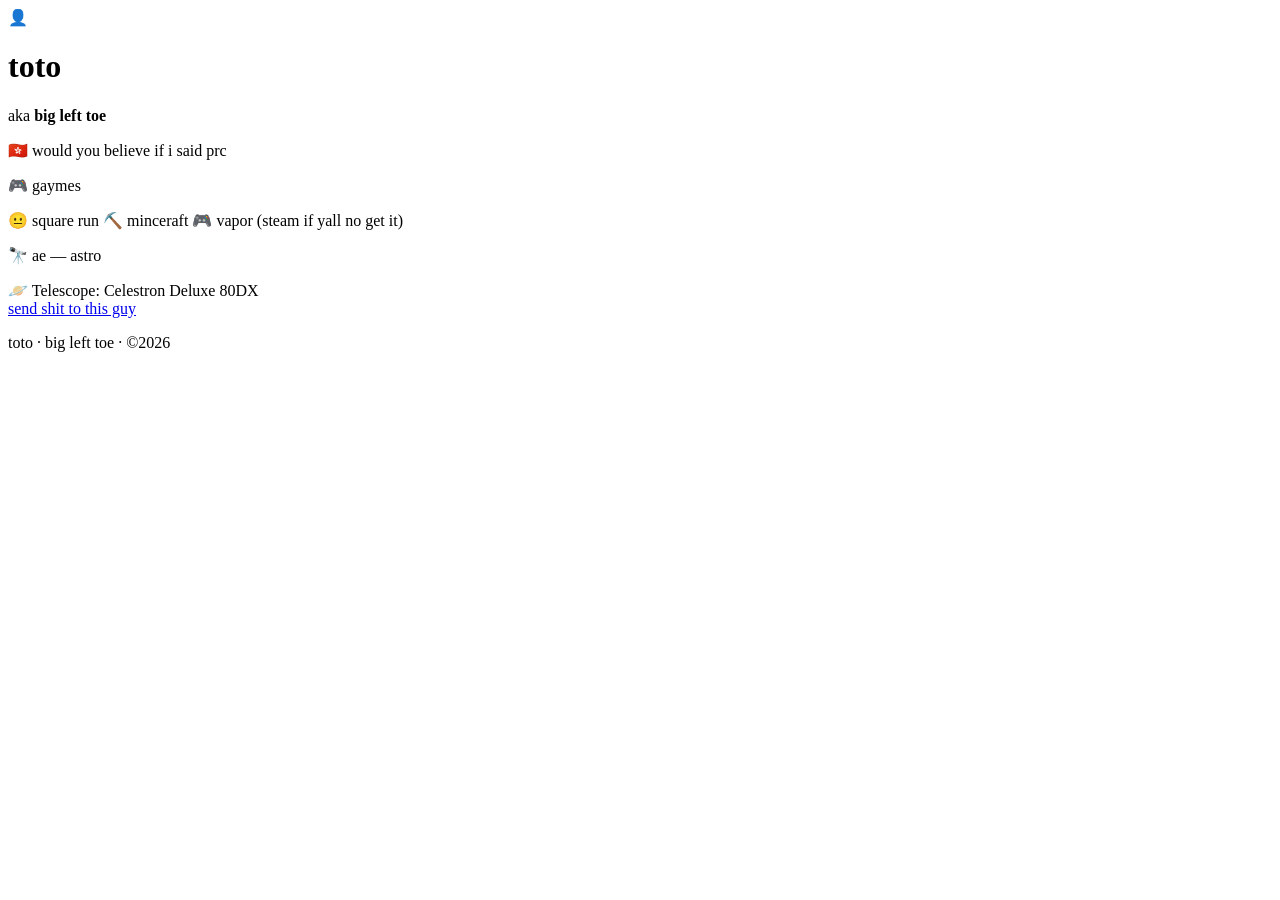
==== index.html @ 0b013884 "Update index.html" ====
<!DOCTYPE html>
<html lang="en">
<head>
    <meta charset="UTF-8">
    <meta name="viewport" content="width=device-width, initial-scale=1.0">
    <title>toto — big left toe</title>
    <link rel="stylesheet" href="style.css">
</head>
<body>
    <div class="container">
        <div class="card">
            <!-- Profile Picture -->
            <div class="avatar-wrapper">
                <img
                    id="profilePic"
                    class="avatar"
                    src=""
                    alt="toto's profile picture"
                    loading="lazy"
                    onerror="this.style.display='none'; document.getElementById('avatarFallback').style.display='flex';"
                    onload="this.style.display='block'; document.getElementById('avatarFallback').style.display='none';"
                >
                <div id="avatarFallback" class="avatar-placeholder" style="display: flex;">
                    👤
                </div>
            </div>

            <h1 class="name">toto</h1>
            <p class="aliases">aka <strong>big left toe</strong></p>
            <span class="nationality">🇭🇰 would you believe if i said prc</span>

            <div class="divider"></div>

            <div class="section">
                <p class="section-label">🎮 gaymes</p>
                <div class="tag-list">
                    <span class="tag">😐 square run</span>
                    <span class="tag">⛏️ minceraft</span>
                    <span class="tag steam-tag">🎮 vapor (steam if yall no get it)</span>
                </div>
            </div>

            <div class="section">
                <p class="section-label">🔭 ae — astro</p>
                <div class="telescope-info">
                    <span class="telescope-icon">🪐</span>
                    <span>Telescope: <span class="telescope-detail">Celestron Deluxe 80DX</span></span>
                </div>
            </div>

           <a id="contactLink" class="contact-btn" href="mailto:toto8448.official@gmail.com" target="_blank" rel="noopener noreferrer">
    send shit to this guy
</a>

        </div>
        <p class="footer-note">toto · big left toe · ©2026</p>
    </div>

    <script src="script.js"></script>
</body>
</html>
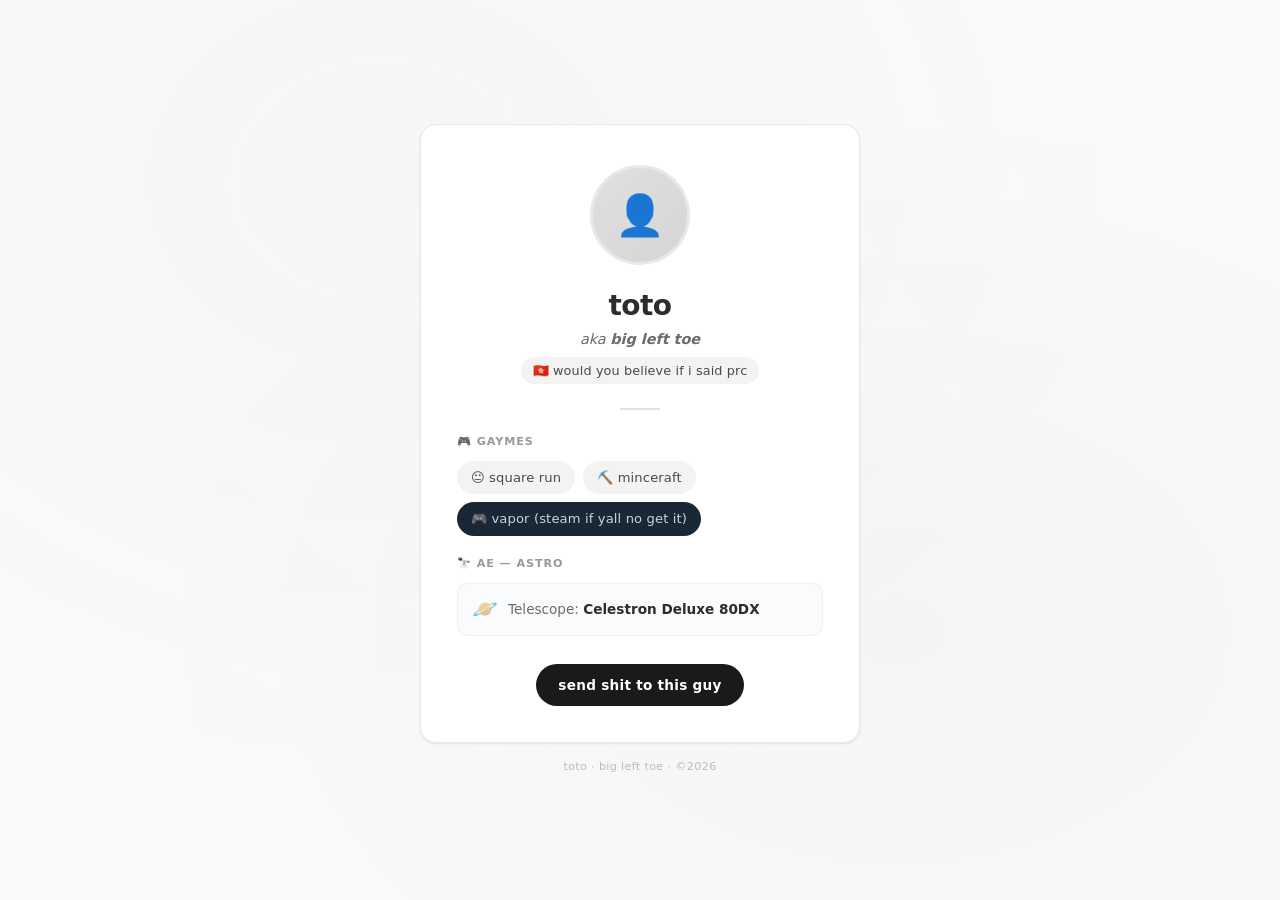
==== commit 0a577b90: "Update index.html" ====
--- a/index.html
+++ b/index.html
@@ -14,7 +14,7 @@
                 <img
                     id="profilePic"
                     class="avatar"
-                    src=""
+                    src="https://cdn.discordapp.com/attachments/1256545256665514004/1537525312970039446/image.png?ex=6a7f5b88&is=6a7e0a08&hm=6b4de80d79029b4d975baee072b0a2f831dbbb302c61ac46ed113a5412db8243&"
                     alt="toto's profile picture"
                     loading="lazy"
                     onerror="this.style.display='none'; document.getElementById('avatarFallback').style.display='flex';"
--- a/style.css
+++ b/style.css
@@ -0,0 +1,286 @@
+:root {
+    --bg: #fafafa;
+    --card-bg: #ffffff;
+    --text: #2c2c2c;
+    --text-secondary: #6b6b6b;
+    --accent: #1a1a1a;
+    --border: #e8e8e8;
+    --tag-bg: #f3f3f3;
+    --tag-text: #4a4a4a;
+    --shadow: 0 1px 3px rgba(0, 0, 0, 0.04), 0 1px 2px rgba(0, 0, 0, 0.06);
+    --shadow-hover: 0 4px 16px rgba(0, 0, 0, 0.08), 0 2px 4px rgba(0, 0, 0, 0.04);
+    --radius: 16px;
+    --radius-sm: 10px;
+    --transition: 0.25s cubic-bezier(0.4, 0, 0.2, 1);
+}
+
+* {
+    margin: 0;
+    padding: 0;
+    box-sizing: border-box;
+}
+
+body {
+    font-family: 'Inter', 'SF Pro Display', 'Segoe UI', system-ui, -apple-system, sans-serif;
+    background-color: var(--bg);
+    color: var(--text);
+    min-height: 100vh;
+    display: flex;
+    align-items: center;
+    justify-content: center;
+    padding: 24px;
+    line-height: 1.5;
+    -webkit-font-smoothing: antialiased;
+    -moz-osx-font-smoothing: grayscale;
+}
+
+body::before {
+    content: '';
+    position: fixed;
+    inset: 0;
+    background:
+        radial-gradient(ellipse at 30% 20%, rgba(120, 120, 120, 0.03) 0%, transparent 60%),
+        radial-gradient(ellipse at 70% 70%, rgba(80, 80, 80, 0.03) 0%, transparent 60%);
+    pointer-events: none;
+    z-index: 0;
+}
+
+.container {
+    position: relative;
+    z-index: 1;
+    width: 100%;
+    max-width: 440px;
+}
+
+.card {
+    background: var(--card-bg);
+    border-radius: var(--radius);
+    padding: 40px 36px 36px;
+    box-shadow: var(--shadow);
+    border: 1px solid var(--border);
+    transition: box-shadow var(--transition), transform var(--transition);
+    text-align: center;
+}
+
+.card:hover {
+    box-shadow: var(--shadow-hover);
+    transform: translateY(-2px);
+}
+
+.avatar-wrapper {
+    position: relative;
+    display: inline-block;
+    margin-bottom: 20px;
+}
+
+.avatar {
+    width: 100px;
+    height: 100px;
+    border-radius: 50%;
+    object-fit: cover;
+    border: 3px solid var(--border);
+    transition: border-color var(--transition), transform var(--transition);
+    background: #eaeaea;
+    display: block;
+}
+
+.avatar:hover {
+    transform: scale(1.04);
+    border-color: #c0c0c0;
+}
+
+.avatar-placeholder {
+    width: 100px;
+    height: 100px;
+    border-radius: 50%;
+    background: linear-gradient(135deg, #e0e0e0 0%, #d5d5d5 100%);
+    display: flex;
+    align-items: center;
+    justify-content: center;
+    font-size: 40px;
+    color: #b0b0b0;
+    border: 3px solid var(--border);
+}
+
+.name {
+    font-size: 1.75rem;
+    font-weight: 700;
+    letter-spacing: -0.02em;
+    color: var(--text);
+    margin-bottom: 2px;
+}
+
+.aliases {
+    font-size: 0.9rem;
+    color: var(--text-secondary);
+    font-weight: 400;
+    margin-bottom: 6px;
+    font-style: italic;
+}
+
+.nationality {
+    display: inline-block;
+    font-size: 0.8rem;
+    font-weight: 500;
+    color: var(--tag-text);
+    background: var(--tag-bg);
+    padding: 4px 12px;
+    border-radius: 20px;
+    letter-spacing: 0.01em;
+    margin-bottom: 24px;
+}
+
+.divider {
+    width: 40px;
+    height: 2px;
+    background: #e0e0e0;
+    margin: 0 auto 24px;
+    border-radius: 1px;
+}
+
+.section {
+    text-align: left;
+    margin-bottom: 20px;
+}
+
+.section:last-of-type {
+    margin-bottom: 24px;
+}
+
+.section-label {
+    font-size: 0.7rem;
+    text-transform: uppercase;
+    letter-spacing: 0.08em;
+    color: #999;
+    font-weight: 600;
+    margin-bottom: 10px;
+}
+
+.tag-list {
+    display: flex;
+    flex-wrap: wrap;
+    gap: 8px;
+}
+
+.tag {
+    display: inline-block;
+    font-size: 0.82rem;
+    font-weight: 500;
+    padding: 7px 14px;
+    border-radius: 20px;
+    background: var(--tag-bg);
+    color: var(--tag-text);
+    transition: background var(--transition), color var(--transition), transform var(--transition);
+    cursor: default;
+    letter-spacing: 0.01em;
+    white-space: nowrap;
+}
+
+.tag:hover {
+    background: #e4e4e4;
+    color: #2c2c2c;
+    transform: translateY(-1px);
+}
+
+.tag.steam-tag {
+    background: #1a2835;
+    color: #c7d5e0;
+}
+
+.tag.steam-tag:hover {
+    background: #233547;
+    color: #ffffff;
+}
+
+.telescope-info {
+    font-size: 0.85rem;
+    color: var(--text-secondary);
+    padding: 10px 14px;
+    background: #fafbfc;
+    border-radius: var(--radius-sm);
+    border: 1px solid #f0f0f0;
+    display: flex;
+    align-items: center;
+    gap: 10px;
+    transition: background var(--transition), border-color var(--transition);
+}
+
+.telescope-info:hover {
+    background: #f5f6f8;
+    border-color: #e2e2e2;
+}
+
+.telescope-icon {
+    font-size: 1.3rem;
+    flex-shrink: 0;
+}
+
+.telescope-detail {
+    font-weight: 600;
+    color: var(--text);
+}
+
+.contact-btn {
+    display: inline-flex;
+    align-items: center;
+    gap: 8px;
+    font-size: 0.85rem;
+    font-weight: 600;
+    padding: 11px 22px;
+    border-radius: 25px;
+    background: var(--accent);
+    color: #ffffff;
+    text-decoration: none;
+    letter-spacing: 0.02em;
+    transition: background var(--transition), transform var(--transition), box-shadow var(--transition);
+    cursor: pointer;
+    border: none;
+    outline: none;
+    margin-top: 4px;
+}
+
+.contact-btn:hover {
+    background: #333333;
+    transform: translateY(-2px);
+    box-shadow: 0 6px 20px rgba(0, 0, 0, 0.15);
+}
+
+.contact-btn:active {
+    transform: translateY(0);
+    box-shadow: 0 2px 8px rgba(0, 0, 0, 0.12);
+}
+
+.footer-note {
+    font-size: 0.7rem;
+    color: #bbb;
+    text-align: center;
+    margin-top: 16px;
+    letter-spacing: 0.03em;
+}
+
+@media (max-width: 480px) {
+    .card {
+        padding: 28px 20px 26px;
+        border-radius: 14px;
+    }
+    .avatar {
+        width: 80px;
+        height: 80px;
+    }
+    .avatar-placeholder {
+        width: 80px;
+        height: 80px;
+        font-size: 32px;
+    }
+    .name {
+        font-size: 1.45rem;
+    }
+    .tag {
+        font-size: 0.76rem;
+        padding: 6px 11px;
+    }
+    .contact-btn {
+        font-size: 0.8rem;
+        padding: 10px 18px;
+    }
+}
